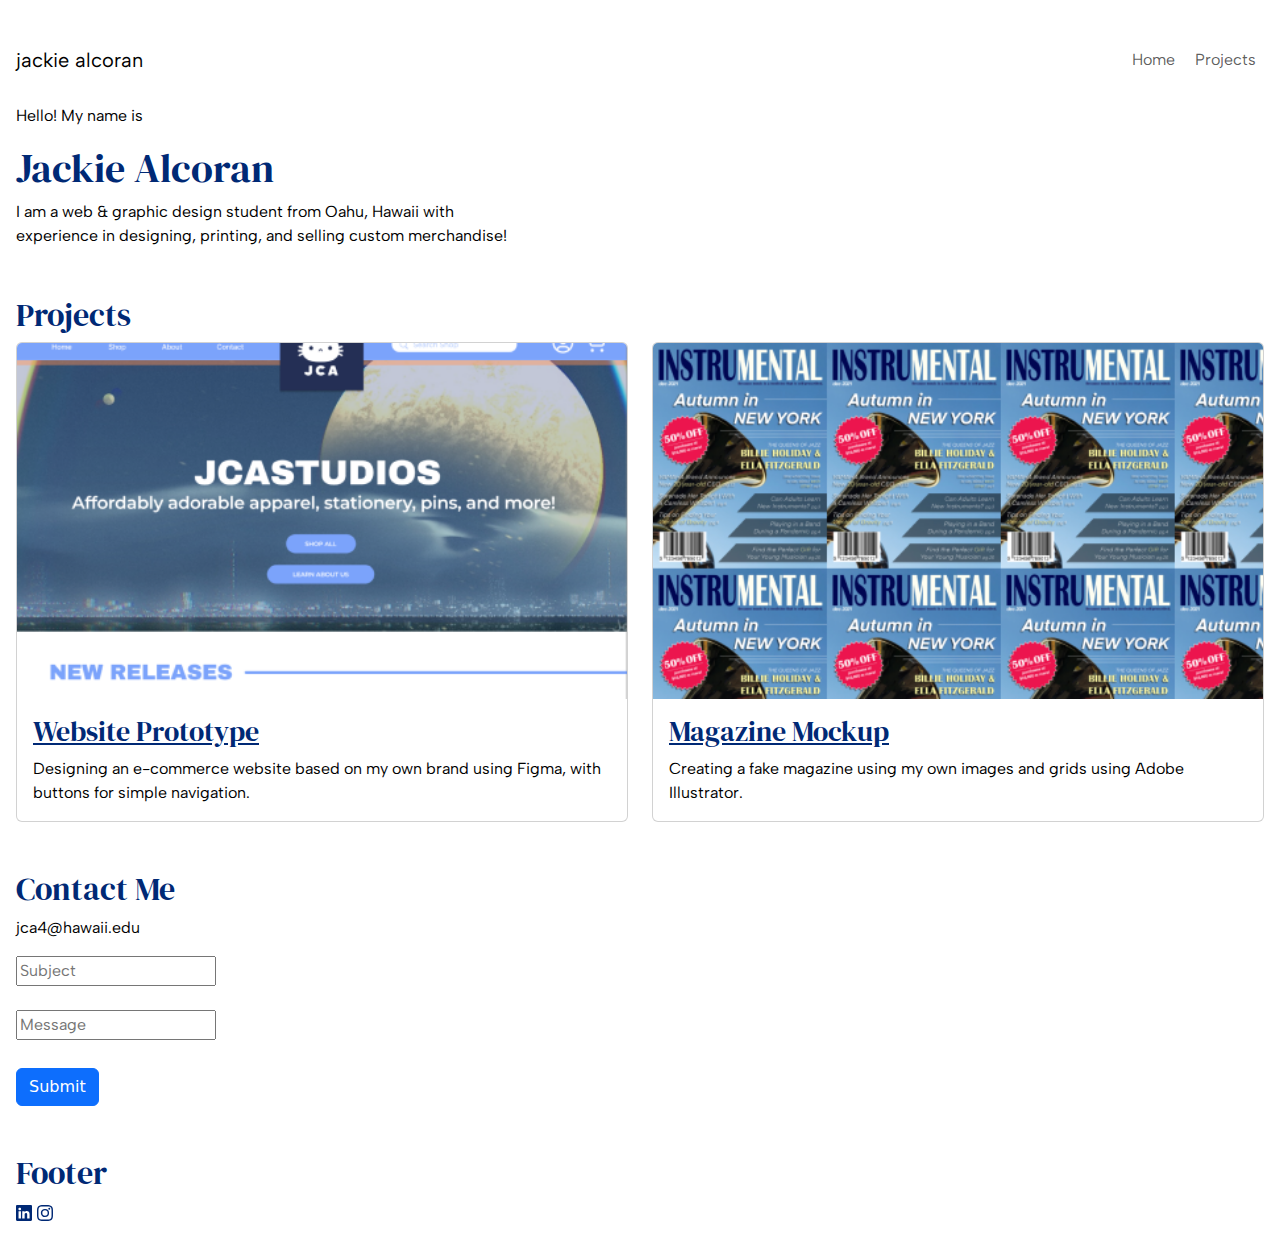
==== index.html @ ae7fddd4 "Add files via upload" ====
<!DOCTYPE html>
<html lang="en">

<head>
    <!-- REQUIRED: Meta Tags -->
    <meta charset="UTF-8">
    <meta name="viewport" content="width=device-width, initial-scale=1.0">

    <!-- REQUIRED: Page Title -->
    <title>Jackie's Portfolio</title>

    <!-- REQUIRED: Bootstrap CSS -->
    <link href="https://cdn.jsdelivr.net/npm/bootstrap@5.3.3/dist/css/bootstrap.min.css" rel="stylesheet"
        integrity="sha384-QWTKZyjpPEjISv5WaRU9OFeRpok6YctnYmDr5pNlyT2bRjXh0JMhjY6hW+ALEwIH" crossorigin="anonymous">

    <!-- REQUIRED: Your Custom CSS-->
    <link rel="stylesheet" href="css/style.css">

    <!-- REQUIRED: Google Font API -->
    <link rel="preconnect" href="https://fonts.googleapis.com">
    <link rel="preconnect" href="https://fonts.gstatic.com" crossorigin>
    <link
        href="https://fonts.googleapis.com/css2?family=Albert+Sans:ital,wght@0,100..900;1,100..900&family=DM+Serif+Display:ital@0;1&display=swap"
        rel="stylesheet">
</head>

<body>
    <!-- Content will go here -->
    <!-- Header Section -->
    <header class="py-3">
        <nav class="navbar navbar-expand-lg">
            <!-- Logo -->
            <a class="navbar-brand" href="#">jackie alcoran</a>
            <div class="collapse navbar-collapse" id="navbarNav">
                <ul class="navbar-nav ms-auto">
                    <!-- Menu Links -->
                    <class="nav-item"><a class="nav-link" style="display:inline-block;" href="#">Home</a>
                        <class="nav-item"><a class="nav-link" style="display:inline-block;" href="#">Projects</a>
                </ul>
            </div>
        </nav>
    </header>
    <!-- End of Header Section -->

    <!-- Start of Hero Section -->
    <section class="hero">
        <p>Hello! My name is</p>
        <h1>Jackie Alcoran</h1>
        <p>I am a web & graphic design student from Oahu, Hawaii with <br>
            experience in designing, printing, and selling custom merchandise!</p>
    </section>
    <!-- End of Hero Section -->

    <!-- Start of Projects Section -->
    <div class="my-5">
    <section class="projects">
        <h2>Projects</h2>
        <div class="row">
            <!-- E-Commerce Site Card -->
            <div class="col">
                <a href="#">
                    <div class="card">
                        <img src="images/webProto.png" class="card-img-top" alt="A preview of a website prototype">
                        <div class="card-body">
                            <h3><a href="" class="card-title">Website Prototype</a></h3>

                            <p class="card-text">Designing an e-commerce website based on my own brand using Figma, with
                                buttons
                                for simple navigation.</p>
                        </div>
                    </div>
                </a>
            </div>
            <!-- End of E-Commerce Site Card -->

            <!-- Magazine Cover Card -->
            <div class="col">
                <a href="#">
                    <div class="card">
                        <img src="images/magazineCover.png" class="card-img-top"
                            alt="A preview of a magazine mockup design">
                        <div class="card-body">
                            <h3><a href="#" class="card-title">Magazine Mockup</a></h3>
                <p class="card-text">Creating a fake magazine using my own images and grids using Adobe
                    Illustrator.
                </p>
            </div>
        </div>
        </a>
        </div>
        <!-- End of Magazine Cover Card -->
        </div>
    </section>
    </div>
    <!-- End of Projects Section -->

    <!-- Start of Contact Me Section -->
    <div class="my-5">
    <section class="contact-me">
        <h2>Contact Me</h2>
        <p>jca4@hawaii.edu</p>
        <div class="my">
        <form>
            <input type="text" placeholder="Subject">
        </div>
            <br>
            <div class="mb-1">
            <input type="text" placeholder="Message">
            </div>
            <br>
            <button type="button" class="btn btn-primary">Submit</button>
        </form>
    </section>
    </div>
    <!-- End of Contact Me Section -->

    <!-- Start of Footer Section -->
    <section class="footer">
        <h2>Footer</h2>
        <svg xmlns="http://www.w3.org/2000/svg" width="16" height="16" fill="currentColor" class="bi bi-linkedin"
            color=#002975 viewBox="0 0 16 16">
            <path
                d="M0 1.146C0 .513.526 0 1.175 0h13.65C15.474 0 16 .513 16 1.146v13.708c0 .633-.526 1.146-1.175 1.146H1.175C.526 16 0 15.487 0 14.854zm4.943 12.248V6.169H2.542v7.225zm-1.2-8.212c.837 0 1.358-.554 1.358-1.248-.015-.709-.52-1.248-1.342-1.248S2.4 3.226 2.4 3.934c0 .694.521 1.248 1.327 1.248zm4.908 8.212V9.359c0-.216.016-.432.08-.586.173-.431.568-.878 1.232-.878.869 0 1.216.662 1.216 1.634v3.865h2.401V9.25c0-2.22-1.184-3.252-2.764-3.252-1.274 0-1.845.7-2.165 1.193v.025h-.016l.016-.025V6.169h-2.4c.03.678 0 7.225 0 7.225z" />
        </svg>
        <svg xmlns="http://www.w3.org/2000/svg" width="16" height="16" fill="currentColor" class="bi bi-instagram"
            color=#002975 viewBox="0 0 16 16">
            <path
                d="M8 0C5.829 0 5.556.01 4.703.048 3.85.088 3.269.222 2.76.42a3.9 3.9 0 0 0-1.417.923A3.9 3.9 0 0 0 .42 2.76C.222 3.268.087 3.85.048 4.7.01 5.555 0 5.827 0 8.001c0 2.172.01 2.444.048 3.297.04.852.174 1.433.372 1.942.205.526.478.972.923 1.417.444.445.89.719 1.416.923.51.198 1.09.333 1.942.372C5.555 15.99 5.827 16 8 16s2.444-.01 3.298-.048c.851-.04 1.434-.174 1.943-.372a3.9 3.9 0 0 0 1.416-.923c.445-.445.718-.891.923-1.417.197-.509.332-1.09.372-1.942C15.99 10.445 16 10.173 16 8s-.01-2.445-.048-3.299c-.04-.851-.175-1.433-.372-1.941a3.9 3.9 0 0 0-.923-1.417A3.9 3.9 0 0 0 13.24.42c-.51-.198-1.092-.333-1.943-.372C10.443.01 10.172 0 7.998 0zm-.717 1.442h.718c2.136 0 2.389.007 3.232.046.78.035 1.204.166 1.486.275.373.145.64.319.92.599s.453.546.598.92c.11.281.24.705.275 1.485.039.843.047 1.096.047 3.231s-.008 2.389-.047 3.232c-.035.78-.166 1.203-.275 1.485a2.5 2.5 0 0 1-.599.919c-.28.28-.546.453-.92.598-.28.11-.704.24-1.485.276-.843.038-1.096.047-3.232.047s-2.39-.009-3.233-.047c-.78-.036-1.203-.166-1.485-.276a2.5 2.5 0 0 1-.92-.598 2.5 2.5 0 0 1-.6-.92c-.109-.281-.24-.705-.275-1.485-.038-.843-.046-1.096-.046-3.233s.008-2.388.046-3.231c.036-.78.166-1.204.276-1.486.145-.373.319-.64.599-.92s.546-.453.92-.598c.282-.11.705-.24 1.485-.276.738-.034 1.024-.044 2.515-.045zm4.988 1.328a.96.96 0 1 0 0 1.92.96.96 0 0 0 0-1.92m-4.27 1.122a4.109 4.109 0 1 0 0 8.217 4.109 4.109 0 0 0 0-8.217m0 1.441a2.667 2.667 0 1 1 0 5.334 2.667 2.667 0 0 1 0-5.334" />
        </svg>
    </section>
    <!-- End of Footer Section -->

    <!-- REQUIRED: Javascript -->
    <script src="<https://cdn.jsdelivr.net/npm/bootstrap@5.3.3/dist/js/bootstrap.bundle.min.js>"
        integrity="sha384-YvpcrYf0tY3lHB60NNkmXc5s9fDVZLESaAA55NDzOxhy9GkcIdslK1eN7N6jIeHz"
        crossorigin="anonymous"></script>
</body>

</html>
---- css/style.css ----
/* Fonts */
.dm-serif-display-regular {
    font-family: "DM Serif Display", serif;
    font-weight: 400;
    font-style: normal;
  }
  

.albert-sans-reg {
  font-family: "Albert Sans", serif;
  font-optical-sizing: auto;
  font-weight: 400;
  font-style: normal;
}

/* Text Styles */
body {
    background-color: white;
    margin: 1rem;
  }
  h1, h2, h3 {
    font-family: "DM Serif Display", serif;
    color: #002975;
  }
  nav, input, p {
    font-family: "Albert Sans", sans-serif;
    color: black;
  }

  h1.projectTitle {
    text-align: center;
  }



/* Nav Styles */
a.nav-link {
  text-align: right;
}

/* Scroll Container Styles */
div.scroll-container {
  overflow: auto;
  margin: 1rem;
  white-space: nowrap;
}

div.scroll-container img {
  padding: 10px;
}
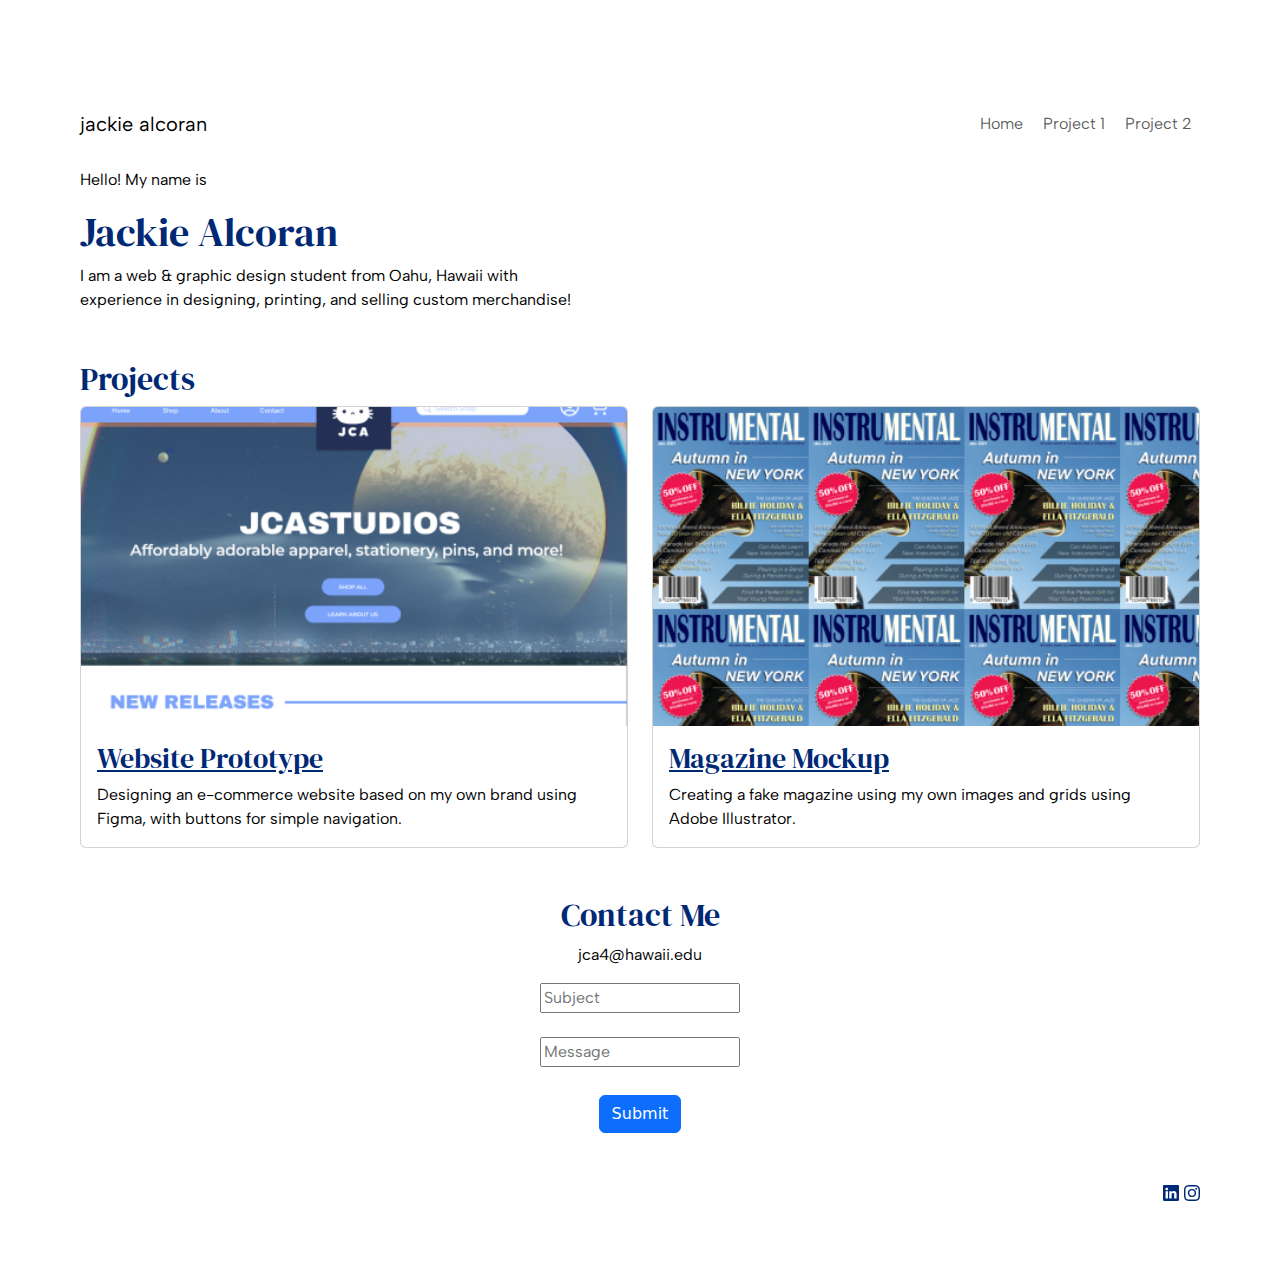
==== commit a4241f2f: "Add files via upload" ====
--- a/index.html
+++ b/index.html
@@ -30,12 +30,13 @@
     <header class="py-3">
         <nav class="navbar navbar-expand-lg">
             <!-- Logo -->
-            <a class="navbar-brand" href="#">jackie alcoran</a>
+            <a class="navbar-brand" href="/index.html">jackie alcoran</a>
             <div class="collapse navbar-collapse" id="navbarNav">
                 <ul class="navbar-nav ms-auto">
                     <!-- Menu Links -->
-                    <class="nav-item"><a class="nav-link" style="display:inline-block;" href="#">Home</a>
-                        <class="nav-item"><a class="nav-link" style="display:inline-block;" href="#">Projects</a>
+                    <class="nav-item"><a class="nav-link" style="display:inline-block;" href="/index.html">Home</a>
+                        <class="nav-item"><a class="nav-link" style="display:inline-block;" href="/project1.html">Project 1</a>
+                        <class="nav-item"><a class="nav-link" style="display:inline-block;" href="/project2.html">Project 2</a>
                 </ul>
             </div>
         </nav>
@@ -58,11 +59,11 @@
         <div class="row">
             <!-- E-Commerce Site Card -->
             <div class="col">
-                <a href="#">
+                <a href="/project1.html">
                     <div class="card">
                         <img src="images/webProto.png" class="card-img-top" alt="A preview of a website prototype">
                         <div class="card-body">
-                            <h3><a href="" class="card-title">Website Prototype</a></h3>
+                            <h3><a href="/project1.html" class="card-title">Website Prototype</a></h3>
 
                             <p class="card-text">Designing an e-commerce website based on my own brand using Figma, with
                                 buttons
@@ -75,12 +76,12 @@
 
             <!-- Magazine Cover Card -->
             <div class="col">
-                <a href="#">
+                <a href="/project2.html">
                     <div class="card">
                         <img src="images/magazineCover.png" class="card-img-top"
                             alt="A preview of a magazine mockup design">
                         <div class="card-body">
-                            <h3><a href="#" class="card-title">Magazine Mockup</a></h3>
+                            <h3><a href="/project2.html" class="card-title">Magazine Mockup</a></h3>
                 <p class="card-text">Creating a fake magazine using my own images and grids using Adobe
                     Illustrator.
                 </p>
@@ -116,7 +117,6 @@
 
     <!-- Start of Footer Section -->
     <section class="footer">
-        <h2>Footer</h2>
         <svg xmlns="http://www.w3.org/2000/svg" width="16" height="16" fill="currentColor" class="bi bi-linkedin"
             color=#002975 viewBox="0 0 16 16">
             <path
--- a/css/style.css
+++ b/css/style.css
@@ -16,7 +16,7 @@
 /* Text Styles */
 body {
     background-color: white;
-    margin: 1rem;
+    margin: 5rem;
   }
   h1, h2, h3 {
     font-family: "DM Serif Display", serif;
@@ -31,8 +31,6 @@
     text-align: center;
   }
 
-
-
 /* Nav Styles */
 a.nav-link {
   text-align: right;
@@ -41,10 +39,18 @@
 /* Scroll Container Styles */
 div.scroll-container {
   overflow: auto;
-  margin: 1rem;
+  margin: 4rem;
   white-space: nowrap;
 }
 
 div.scroll-container img {
   padding: 10px;
+}
+
+.contact-me {
+  text-align: center;
+}
+
+.footer {
+  text-align: right;
 }